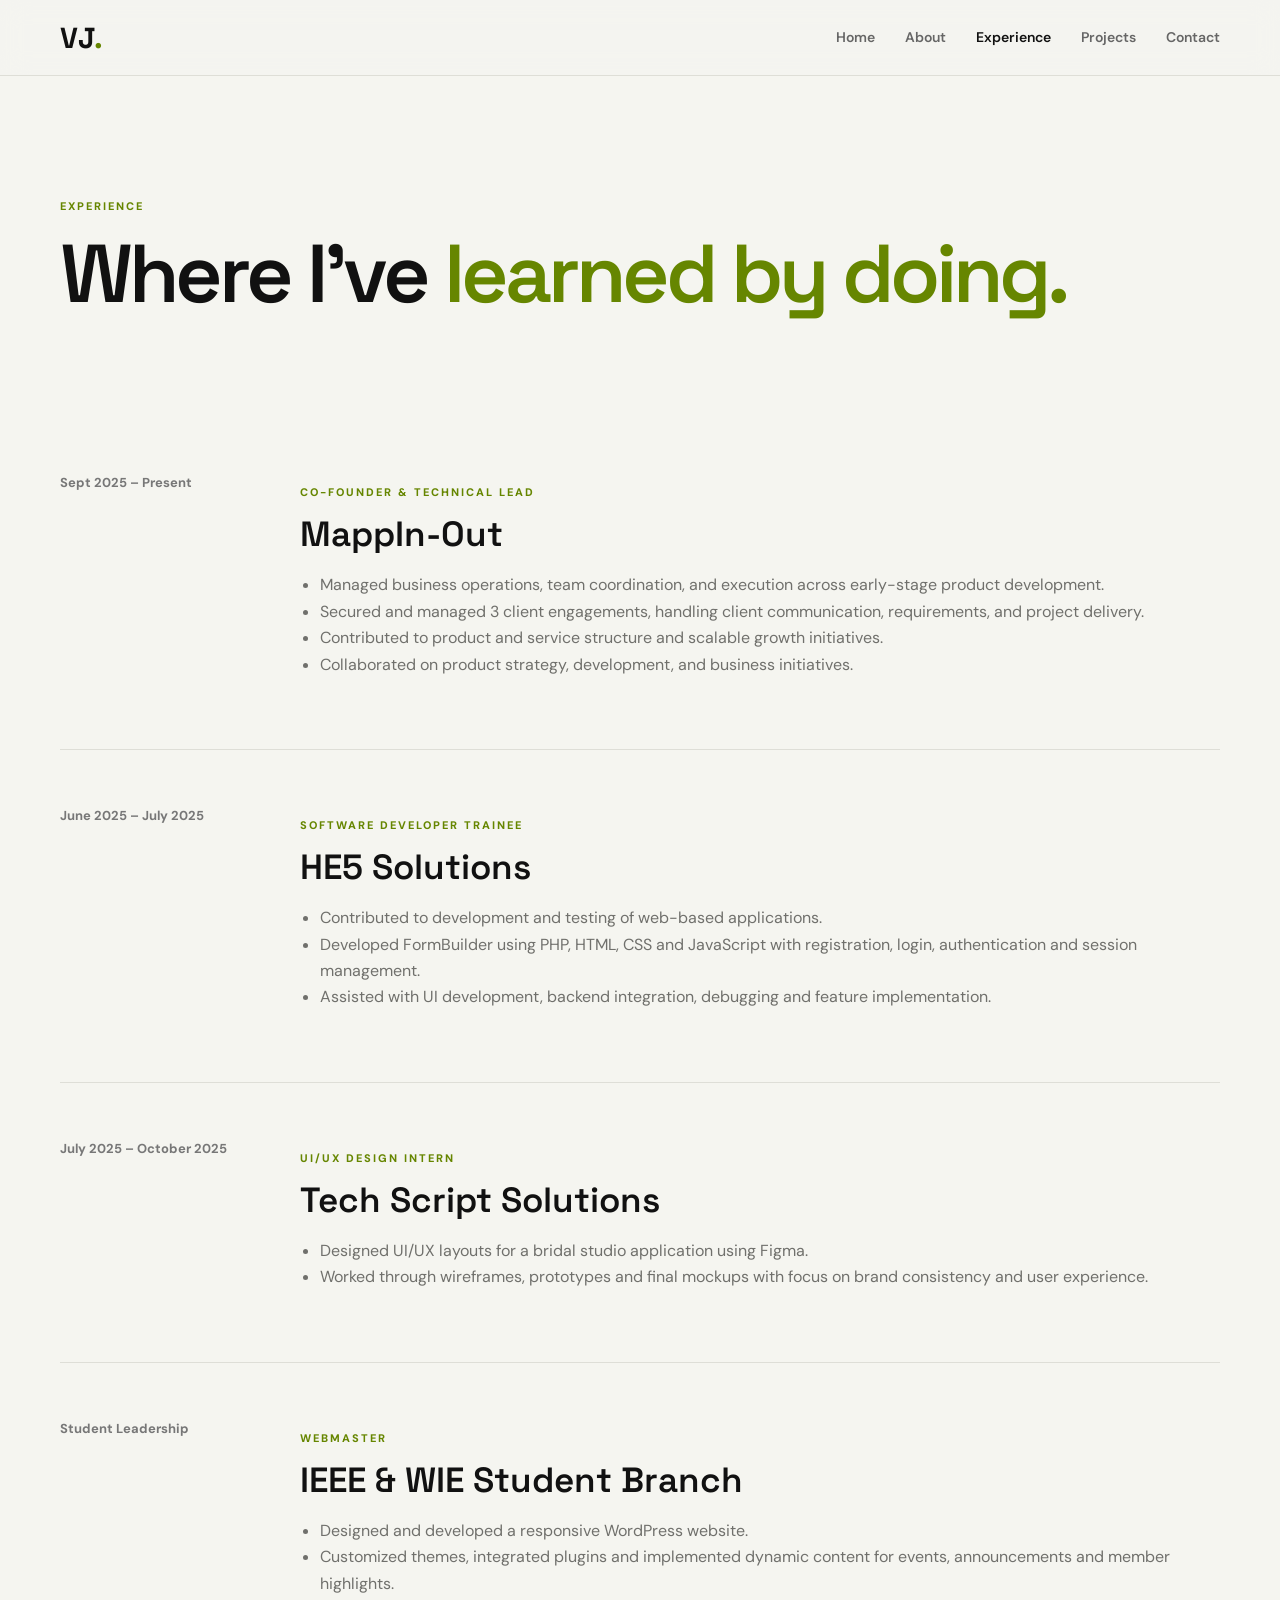
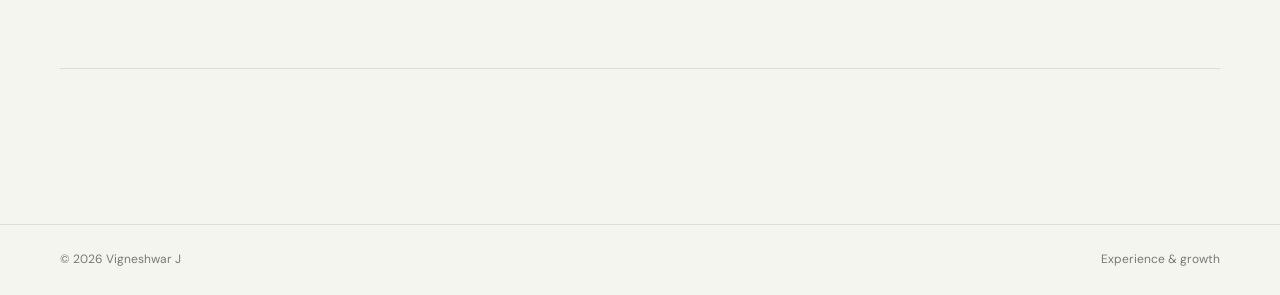
==== experience.html @ 351338f5 "Add files via upload" ====
<!DOCTYPE html><html lang="en"><head><meta charset="UTF-8"><meta name="viewport" content="width=device-width,initial-scale=1.0"><title>Experience | Vigneshwar J</title><link rel="stylesheet" href="assets/style.css"></head><body>
<header><a class="logo" href="index.html">VJ<span>.</span></a><button class="menu">☰</button><nav><a href="index.html">Home</a><a href="about.html">About</a><a class="active" href="experience.html">Experience</a><a href="projects.html">Projects</a><a href="contact.html">Contact</a></nav></header>
<main><section class="page wrap reveal"><p class="tag">EXPERIENCE</p><h1>Where I've <span>learned by doing.</span></h1></section><section class="wrap section"><div class="timeline">
<article class="job reveal"><div class="date">Sept 2025 – Present</div><div><p class="tag">CO-FOUNDER & TECHNICAL LEAD</p><h2>MappIn-Out</h2><ul><li>Managed business operations, team coordination, and execution across early-stage product development.</li><li>Secured and managed 3 client engagements, handling client communication, requirements, and project delivery.</li><li>Contributed to product and service structure and scalable growth initiatives.</li><li>Collaborated on product strategy, development, and business initiatives.</li></ul></div></article>
<article class="job reveal"><div class="date">June 2025 – July 2025</div><div><p class="tag">SOFTWARE DEVELOPER TRAINEE</p><h2>HE5 Solutions</h2><ul><li>Contributed to development and testing of web-based applications.</li><li>Developed FormBuilder using PHP, HTML, CSS and JavaScript with registration, login, authentication and session management.</li><li>Assisted with UI development, backend integration, debugging and feature implementation.</li></ul></div></article>
<article class="job reveal"><div class="date">July 2025 – October 2025</div><div><p class="tag">UI/UX DESIGN INTERN</p><h2>Tech Script Solutions</h2><ul><li>Designed UI/UX layouts for a bridal studio application using Figma.</li><li>Worked through wireframes, prototypes and final mockups with focus on brand consistency and user experience.</li></ul></div></article>
<article class="job reveal"><div class="date">Student Leadership</div><div><p class="tag">WEBMASTER</p><h2>IEEE & WIE Student Branch</h2><ul><li>Designed and developed a responsive WordPress website.</li><li>Customized themes, integrated plugins and implemented dynamic content for events, announcements and member highlights.</li></ul></div></article>
</div></section></main><footer><div class="wrap"><span>© 2026 Vigneshwar J</span><span>Experience & growth</span></div></footer><script src="assets/script.js"></script></body></html>
---- assets/style.css ----
@import url('https://fonts.googleapis.com/css2?family=DM+Sans:wght@400;500;600;700&family=Space+Grotesk:wght@500;600;700&display=swap');
:root{--bg:#f5f5f0;--white:#fff;--black:#111;--muted:#70706c;--line:#deded7;--lime:#caff3d;--max:1160px}
*{box-sizing:border-box}html{scroll-behavior:smooth}body{margin:0;background:var(--bg);color:var(--black);font-family:"DM Sans",sans-serif;line-height:1.65}a{text-decoration:none;color:inherit}.wrap{width:min(var(--max),calc(100% - 40px));margin:auto}
header{height:76px;border-bottom:1px solid var(--line);display:flex;align-items:center;justify-content:space-between;padding:0 max(20px,calc((100vw - var(--max))/2));position:sticky;top:0;background:#f5f5f0e8;backdrop-filter:blur(14px);z-index:10}.logo{font:bold 29px "Space Grotesk"}.logo span,h1 span,h2 span,.tag{color:#668600}nav{display:flex;gap:30px}nav a{font-weight:600;font-size:14px;color:#666}nav a:hover,nav a.active{color:#111}.menu{display:none;background:none;border:0;font-size:25px}
.hero{min-height:680px;display:grid;grid-template-columns:1.25fr .75fr;align-items:center;gap:70px}.tag{font-size:11px;letter-spacing:2px;font-weight:800}.hero h1,.page h1{font:600 clamp(48px,7vw,82px)/.99 "Space Grotesk";letter-spacing:-4px;margin:18px 0}.intro{font-size:18px;color:var(--muted);max-width:700px}.buttons{display:flex;gap:12px;flex-wrap:wrap;margin:30px 0}.btn{border:1px solid #111;border-radius:999px;padding:13px 21px;font-weight:800;display:inline-block;cursor:pointer;font-family:inherit}.btn.dark{background:#111;color:white}.btn.light{background:white}.btn:hover{transform:translateY(-3px);box-shadow:0 10px 25px #0002}.socials{display:flex;gap:22px;font-weight:800;font-size:13px}.socials a{text-decoration:underline;text-underline-offset:4px}
.hero-art{min-height:460px;position:relative;background:#111;border-radius:30px;display:grid;place-items:center;overflow:hidden;box-shadow:0 30px 70px #0002}.hero-art:before{content:"";position:absolute;width:300px;height:300px;border-radius:50%;background:var(--lime);filter:blur(2px);animation:float 5s ease-in-out infinite}.orb{position:relative;width:150px;height:150px;border-radius:50%;display:grid;place-items:center;background:#fff;font:700 48px "Space Grotesk";z-index:1;box-shadow:0 0 80px #caff3d55}.code-box{position:absolute;bottom:22px;left:22px;right:22px;background:#191919;color:#ddd;border:1px solid #333;border-radius:16px;padding:15px;z-index:2}.code-box small{display:block;color:#777}.code-box b{display:block;font-size:17px}.code-box p{margin:0;color:#aaa;font-size:12px}
.strip{background:#111;color:white}.stats{display:grid;grid-template-columns:repeat(4,1fr);padding:30px 0}.stats div{border-right:1px solid #333;padding-left:25px}.stats div:first-child{padding-left:0}.stats div:last-child{border:0}.stats b{font:700 28px "Space Grotesk";display:block}.stats span{font-size:12px;color:#999}.section{padding:100px 0}.section>h2,.section-heading h2{font:600 clamp(38px,5vw,58px)/1.05 "Space Grotesk";letter-spacing:-2px}.cards{display:grid;grid-template-columns:repeat(3,1fr);gap:18px;margin-top:40px}.cards article{background:white;border:1px solid var(--line);padding:30px;border-radius:23px;min-height:210px}.cards i{font-style:normal;color:#888;font-weight:bold}.cards h3{font:600 22px "Space Grotesk";margin-top:40px}.cards p,.about-grid p,.project p,li{color:var(--muted)}.dark{background:#111;color:#fff}.dark-inner{padding:100px 0;display:grid;grid-template-columns:1fr 1fr;gap:60px;align-items:center}.dark h2{font:600 60px "Space Grotesk";margin:10px 0}.dark p:not(.tag){color:#aaa;max-width:600px}.text{font-weight:800}.terminal{background:#191919;border:1px solid #333;border-radius:20px;padding:28px;color:#ddd;font-family:monospace}.terminal p{color:#777!important}.page{padding:110px 0 40px}.page .intro{max-width:850px}.about-grid{display:grid;grid-template-columns:1fr 1fr;gap:70px}.about-grid h2{font:600 38px "Space Grotesk"}.info{background:white;border:1px solid var(--line);border-radius:23px;padding:32px}.info h3{font-size:21px}.info p{margin:5px 0}.info hr{border:0;border-top:1px solid var(--line);margin:25px 0}.soft{background:#eaeae4}.chips{display:flex;gap:10px;flex-wrap:wrap;margin:30px 0}.chips span{background:white;border:1px solid #ccc;padding:8px 14px;border-radius:99px;font-size:13px;font-weight:700}.job{display:grid;grid-template-columns:200px 1fr;gap:40px;border-bottom:1px solid var(--line);padding:0 0 55px;margin-bottom:55px}.job h2{font:600 35px "Space Grotesk";margin:5px 0 15px}.date{color:#777;font-size:13px;font-weight:700}.job ul{padding-left:20px}.project-grid{display:grid;grid-template-columns:1fr 1fr;gap:18px}.project{background:white;border:1px solid var(--line);border-radius:24px;padding:32px;min-height:330px}.project.featured{grid-column:1/-1;background:#111;color:#fff}.project h2{font:600 36px "Space Grotesk";margin:12px 0}.project.featured p{color:#aaa}.project small{font-weight:800;color:#777;letter-spacing:1px}.contact-grid{display:grid;grid-template-columns:.8fr 1.2fr;gap:80px}.contact-grid h2{font:600 40px "Space Grotesk"}.contact-detail{margin:20px 0;font-weight:600}.form{display:grid;gap:16px}.form label{font-size:12px;font-weight:800}.form input,.form textarea{width:100%;display:block;margin-top:6px;padding:14px 16px;border:1px solid #ccc;border-radius:14px;background:white;font:inherit;outline:none}.form input:focus,.form textarea:focus{border-color:#111;box-shadow:0 0 0 3px #caff3d55}.form #status{font-size:13px;font-weight:700}
footer{border-top:1px solid var(--line);padding:25px 0;color:#777;font-size:12px}footer .wrap{display:flex;justify-content:space-between}
.reveal{opacity:0;transform:translateY(20px);transition:.7s ease}.reveal.show{opacity:1;transform:none}@keyframes float{50%{transform:translateY(-20px) scale(1.04)}}
@media(max-width:800px){nav{display:none;position:absolute;top:76px;left:0;right:0;background:var(--bg);padding:20px;flex-direction:column;border-bottom:1px solid var(--line)}nav.open{display:flex}.menu{display:block}.hero,.dark-inner,.about-grid,.contact-grid{grid-template-columns:1fr}.hero{padding:65px 0;min-height:auto}.hero-art{min-height:370px}.stats{grid-template-columns:1fr 1fr;gap:20px}.stats div{border:0;padding:0}.cards,.project-grid{grid-template-columns:1fr}.project.featured{grid-column:auto}.job{grid-template-columns:1fr;gap:8px}.section{padding:70px 0}.page{padding-top:70px}.dark h2{font-size:45px}}
@media(max-width:500px){.wrap{width:calc(100% - 28px)}header{padding:0 14px}.hero h1,.page h1{font-size:47px;letter-spacing:-3px}.stats{gap:15px}.hero-art{min-height:320px}.orb{width:120px;height:120px;font-size:38px}.footer .wrap,footer .wrap{flex-direction:column;gap:5px}}
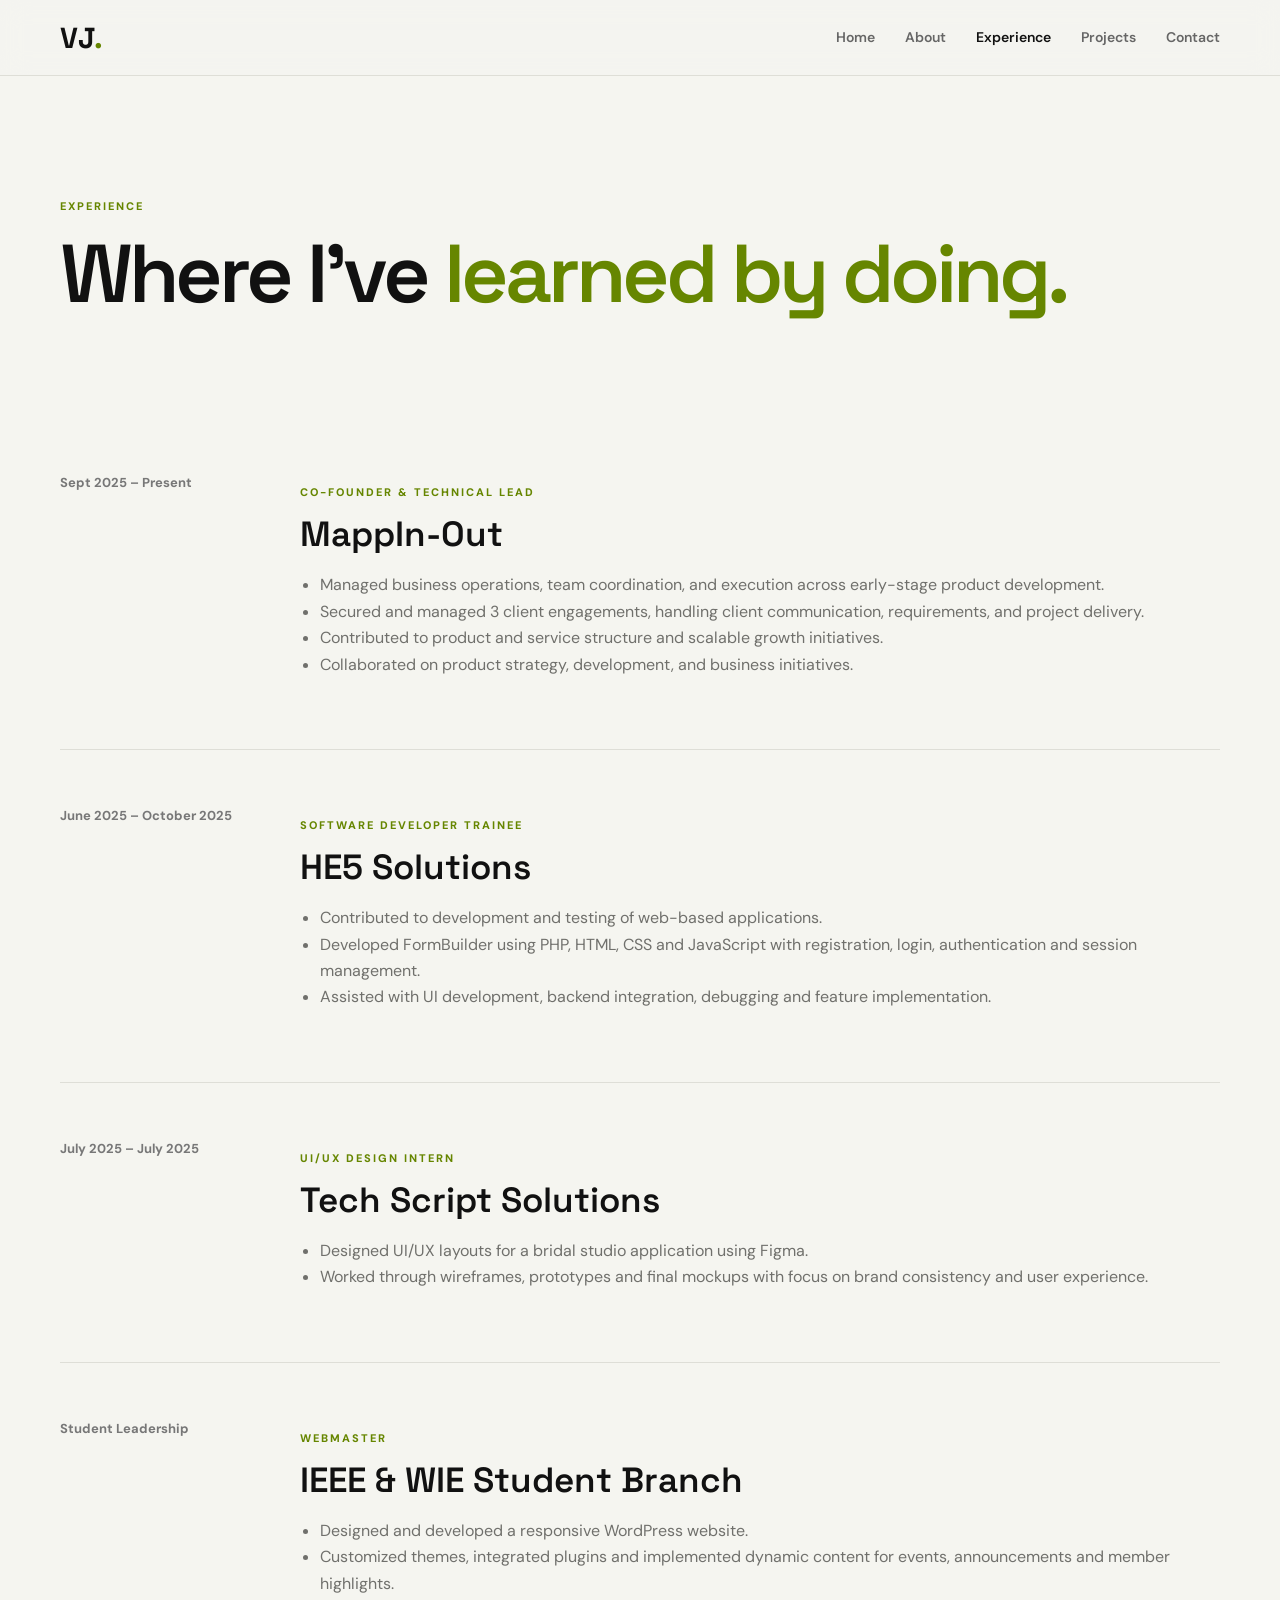
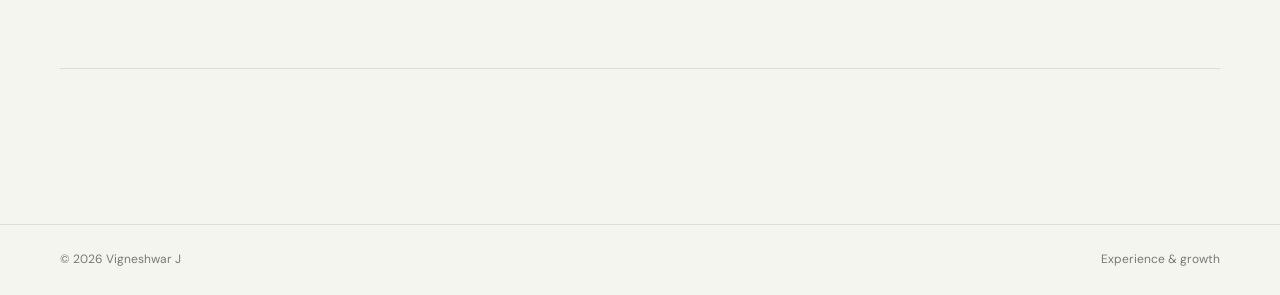
==== commit 77a4d0fb: "Update experience.html" ====
--- a/experience.html
+++ b/experience.html
@@ -2,7 +2,7 @@
 <header><a class="logo" href="index.html">VJ<span>.</span></a><button class="menu">☰</button><nav><a href="index.html">Home</a><a href="about.html">About</a><a class="active" href="experience.html">Experience</a><a href="projects.html">Projects</a><a href="contact.html">Contact</a></nav></header>
 <main><section class="page wrap reveal"><p class="tag">EXPERIENCE</p><h1>Where I've <span>learned by doing.</span></h1></section><section class="wrap section"><div class="timeline">
 <article class="job reveal"><div class="date">Sept 2025 – Present</div><div><p class="tag">CO-FOUNDER & TECHNICAL LEAD</p><h2>MappIn-Out</h2><ul><li>Managed business operations, team coordination, and execution across early-stage product development.</li><li>Secured and managed 3 client engagements, handling client communication, requirements, and project delivery.</li><li>Contributed to product and service structure and scalable growth initiatives.</li><li>Collaborated on product strategy, development, and business initiatives.</li></ul></div></article>
-<article class="job reveal"><div class="date">June 2025 – July 2025</div><div><p class="tag">SOFTWARE DEVELOPER TRAINEE</p><h2>HE5 Solutions</h2><ul><li>Contributed to development and testing of web-based applications.</li><li>Developed FormBuilder using PHP, HTML, CSS and JavaScript with registration, login, authentication and session management.</li><li>Assisted with UI development, backend integration, debugging and feature implementation.</li></ul></div></article>
-<article class="job reveal"><div class="date">July 2025 – October 2025</div><div><p class="tag">UI/UX DESIGN INTERN</p><h2>Tech Script Solutions</h2><ul><li>Designed UI/UX layouts for a bridal studio application using Figma.</li><li>Worked through wireframes, prototypes and final mockups with focus on brand consistency and user experience.</li></ul></div></article>
+<article class="job reveal"><div class="date">June 2025 – October 2025</div><div><p class="tag">SOFTWARE DEVELOPER TRAINEE</p><h2>HE5 Solutions</h2><ul><li>Contributed to development and testing of web-based applications.</li><li>Developed FormBuilder using PHP, HTML, CSS and JavaScript with registration, login, authentication and session management.</li><li>Assisted with UI development, backend integration, debugging and feature implementation.</li></ul></div></article>
+<article class="job reveal"><div class="date">July 2025 – July 2025</div><div><p class="tag">UI/UX DESIGN INTERN</p><h2>Tech Script Solutions</h2><ul><li>Designed UI/UX layouts for a bridal studio application using Figma.</li><li>Worked through wireframes, prototypes and final mockups with focus on brand consistency and user experience.</li></ul></div></article>
 <article class="job reveal"><div class="date">Student Leadership</div><div><p class="tag">WEBMASTER</p><h2>IEEE & WIE Student Branch</h2><ul><li>Designed and developed a responsive WordPress website.</li><li>Customized themes, integrated plugins and implemented dynamic content for events, announcements and member highlights.</li></ul></div></article>
-</div></section></main><footer><div class="wrap"><span>© 2026 Vigneshwar J</span><span>Experience & growth</span></div></footer><script src="assets/script.js"></script></body></html>+</div></section></main><footer><div class="wrap"><span>© 2026 Vigneshwar J</span><span>Experience & growth</span></div></footer><script src="assets/script.js"></script></body></html>
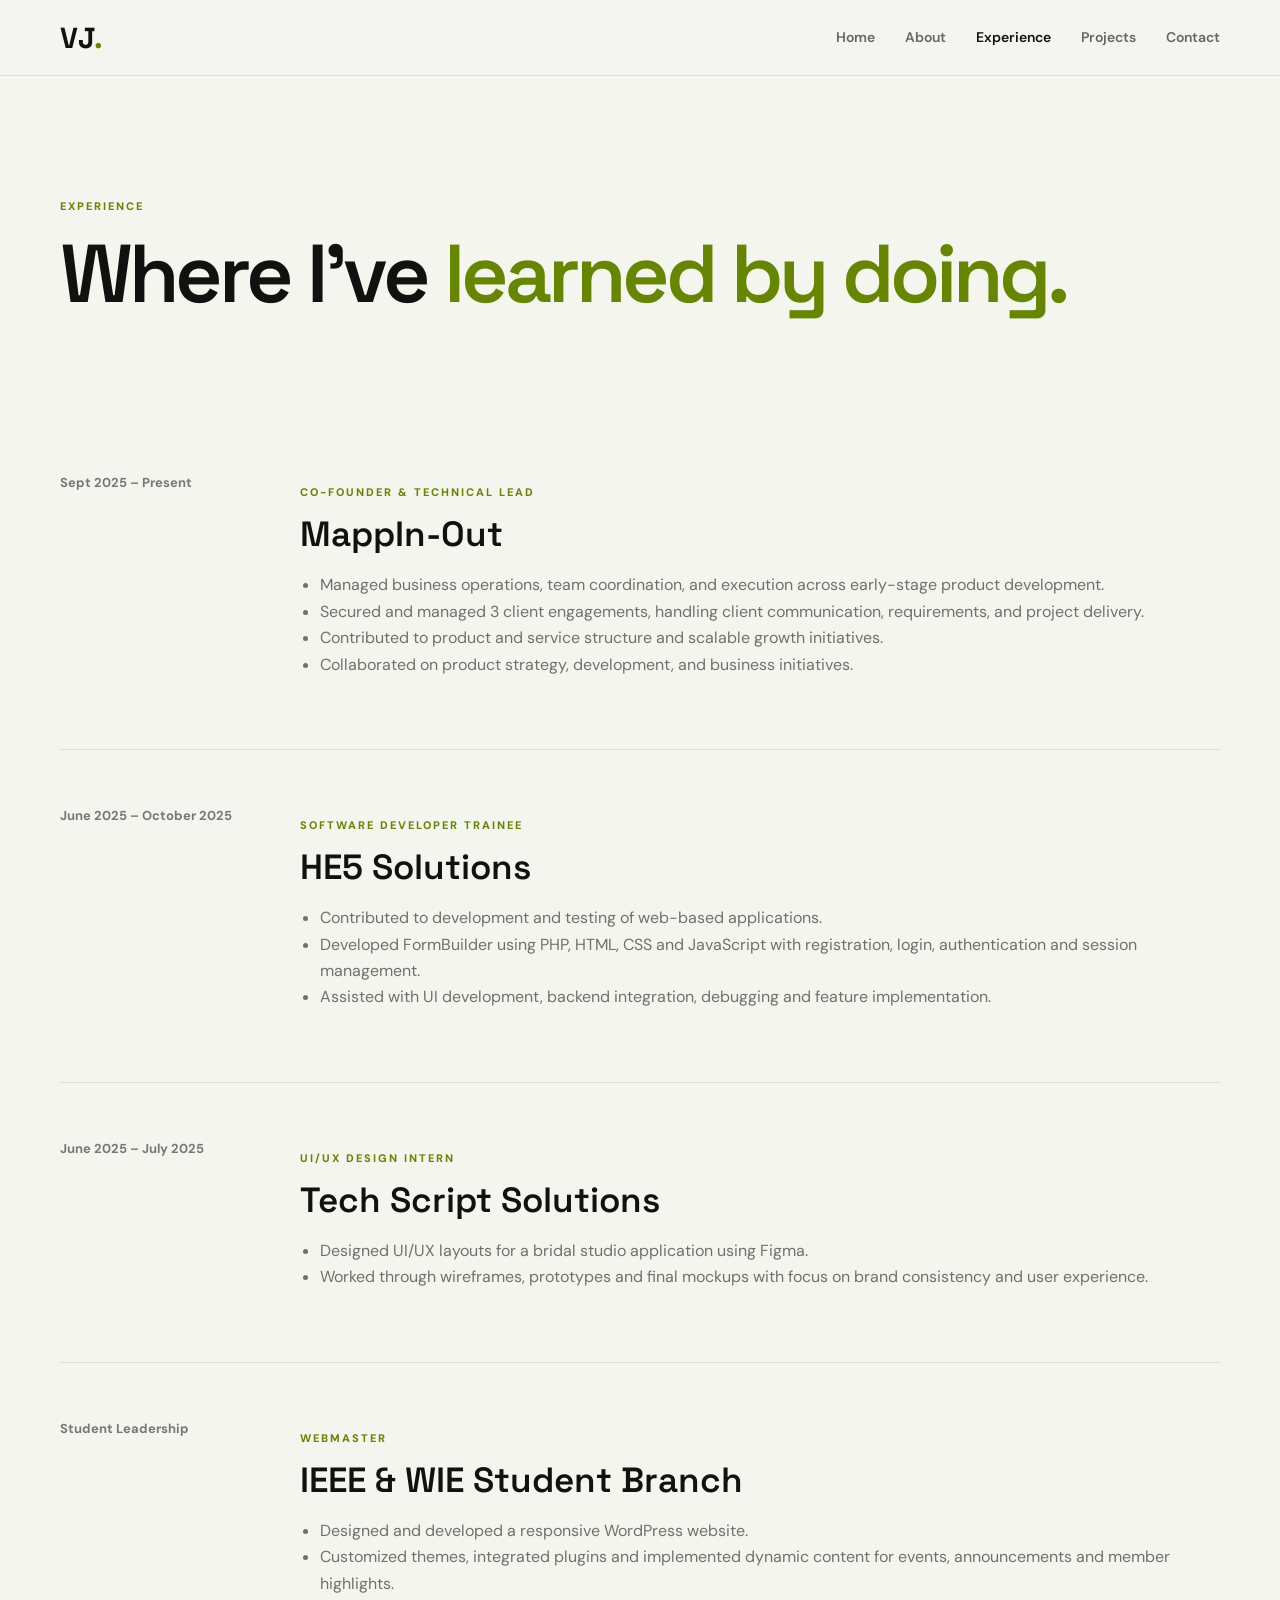
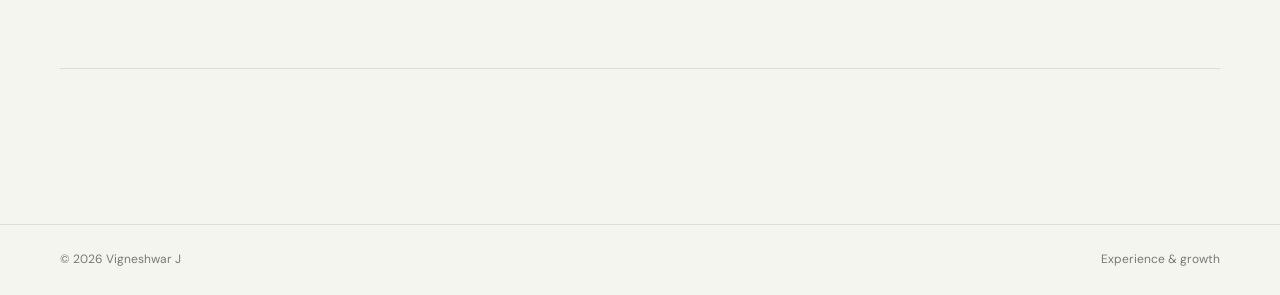
==== commit 2a067665: "Update experience.html" ====
--- a/experience.html
+++ b/experience.html
@@ -3,6 +3,6 @@
 <main><section class="page wrap reveal"><p class="tag">EXPERIENCE</p><h1>Where I've <span>learned by doing.</span></h1></section><section class="wrap section"><div class="timeline">
 <article class="job reveal"><div class="date">Sept 2025 – Present</div><div><p class="tag">CO-FOUNDER & TECHNICAL LEAD</p><h2>MappIn-Out</h2><ul><li>Managed business operations, team coordination, and execution across early-stage product development.</li><li>Secured and managed 3 client engagements, handling client communication, requirements, and project delivery.</li><li>Contributed to product and service structure and scalable growth initiatives.</li><li>Collaborated on product strategy, development, and business initiatives.</li></ul></div></article>
 <article class="job reveal"><div class="date">June 2025 – October 2025</div><div><p class="tag">SOFTWARE DEVELOPER TRAINEE</p><h2>HE5 Solutions</h2><ul><li>Contributed to development and testing of web-based applications.</li><li>Developed FormBuilder using PHP, HTML, CSS and JavaScript with registration, login, authentication and session management.</li><li>Assisted with UI development, backend integration, debugging and feature implementation.</li></ul></div></article>
-<article class="job reveal"><div class="date">July 2025 – July 2025</div><div><p class="tag">UI/UX DESIGN INTERN</p><h2>Tech Script Solutions</h2><ul><li>Designed UI/UX layouts for a bridal studio application using Figma.</li><li>Worked through wireframes, prototypes and final mockups with focus on brand consistency and user experience.</li></ul></div></article>
+<article class="job reveal"><div class="date">June 2025 – July 2025</div><div><p class="tag">UI/UX DESIGN INTERN</p><h2>Tech Script Solutions</h2><ul><li>Designed UI/UX layouts for a bridal studio application using Figma.</li><li>Worked through wireframes, prototypes and final mockups with focus on brand consistency and user experience.</li></ul></div></article>
 <article class="job reveal"><div class="date">Student Leadership</div><div><p class="tag">WEBMASTER</p><h2>IEEE & WIE Student Branch</h2><ul><li>Designed and developed a responsive WordPress website.</li><li>Customized themes, integrated plugins and implemented dynamic content for events, announcements and member highlights.</li></ul></div></article>
 </div></section></main><footer><div class="wrap"><span>© 2026 Vigneshwar J</span><span>Experience & growth</span></div></footer><script src="assets/script.js"></script></body></html>
